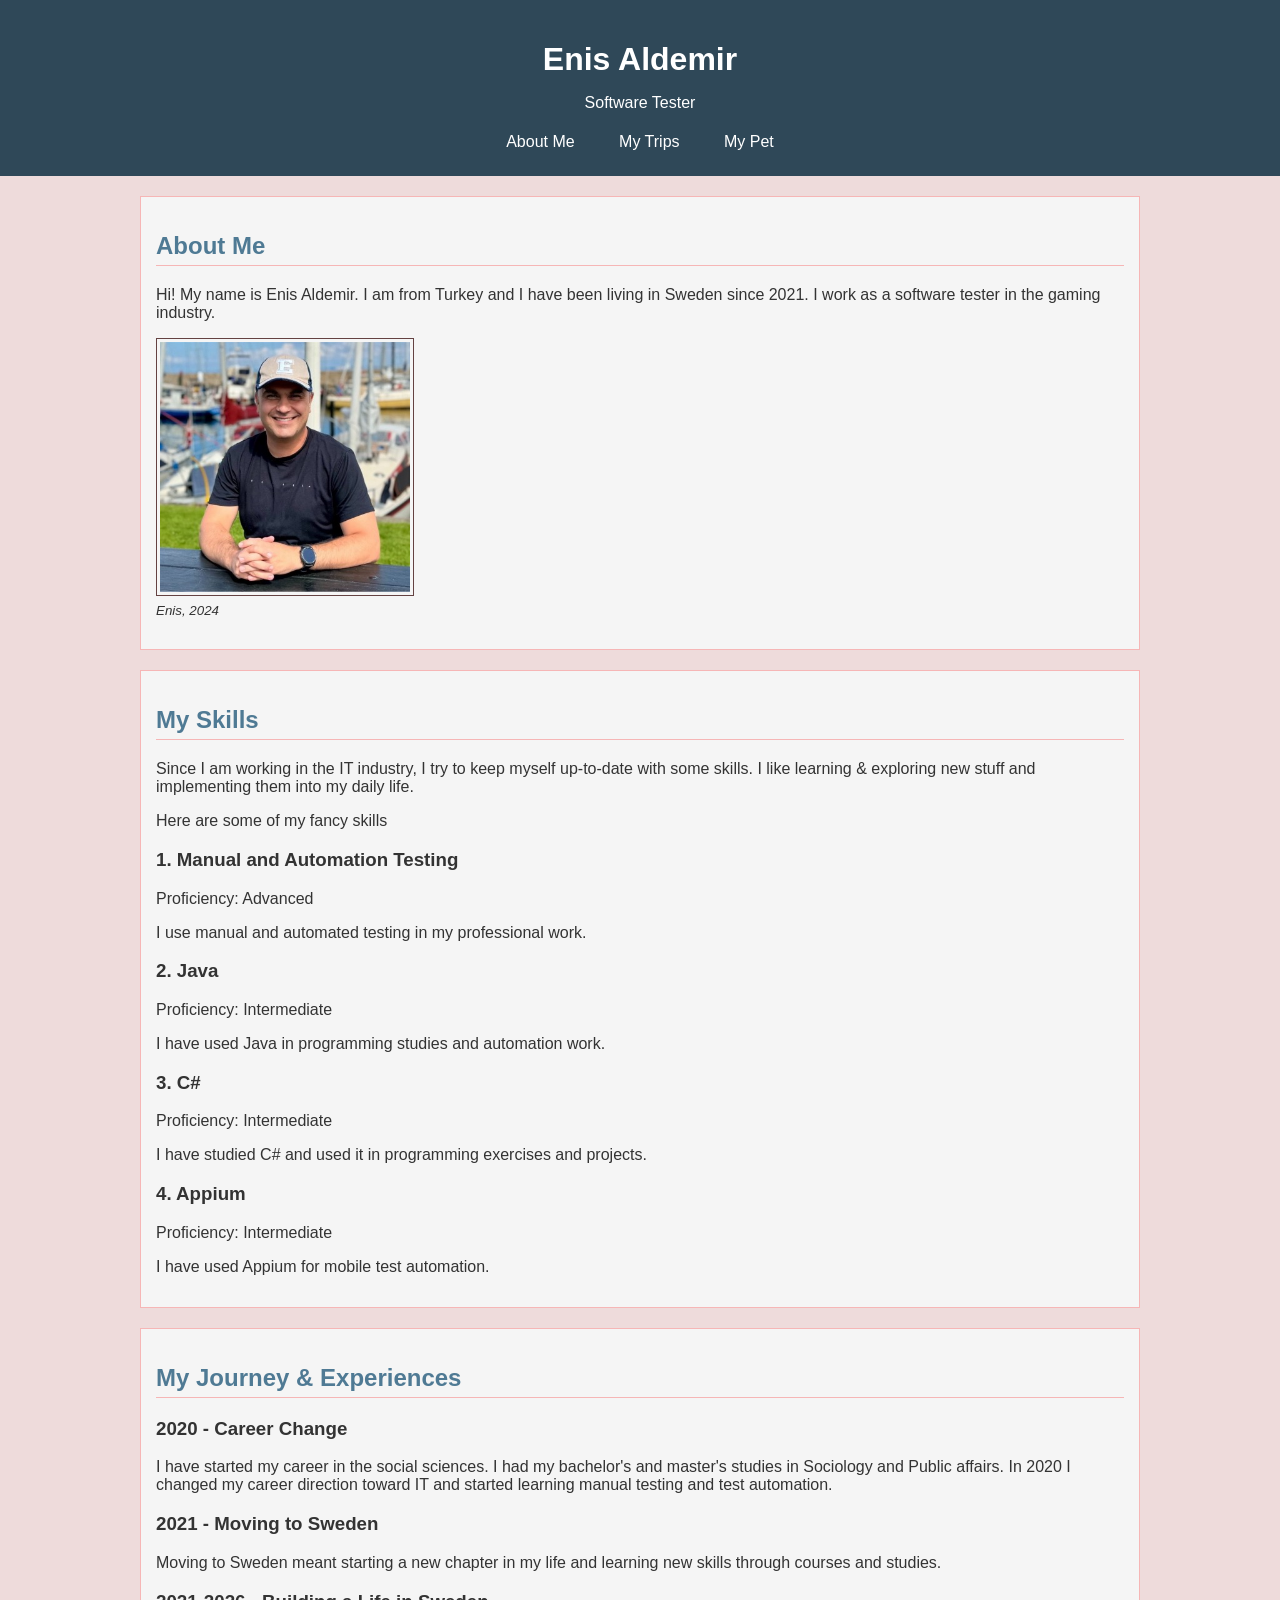
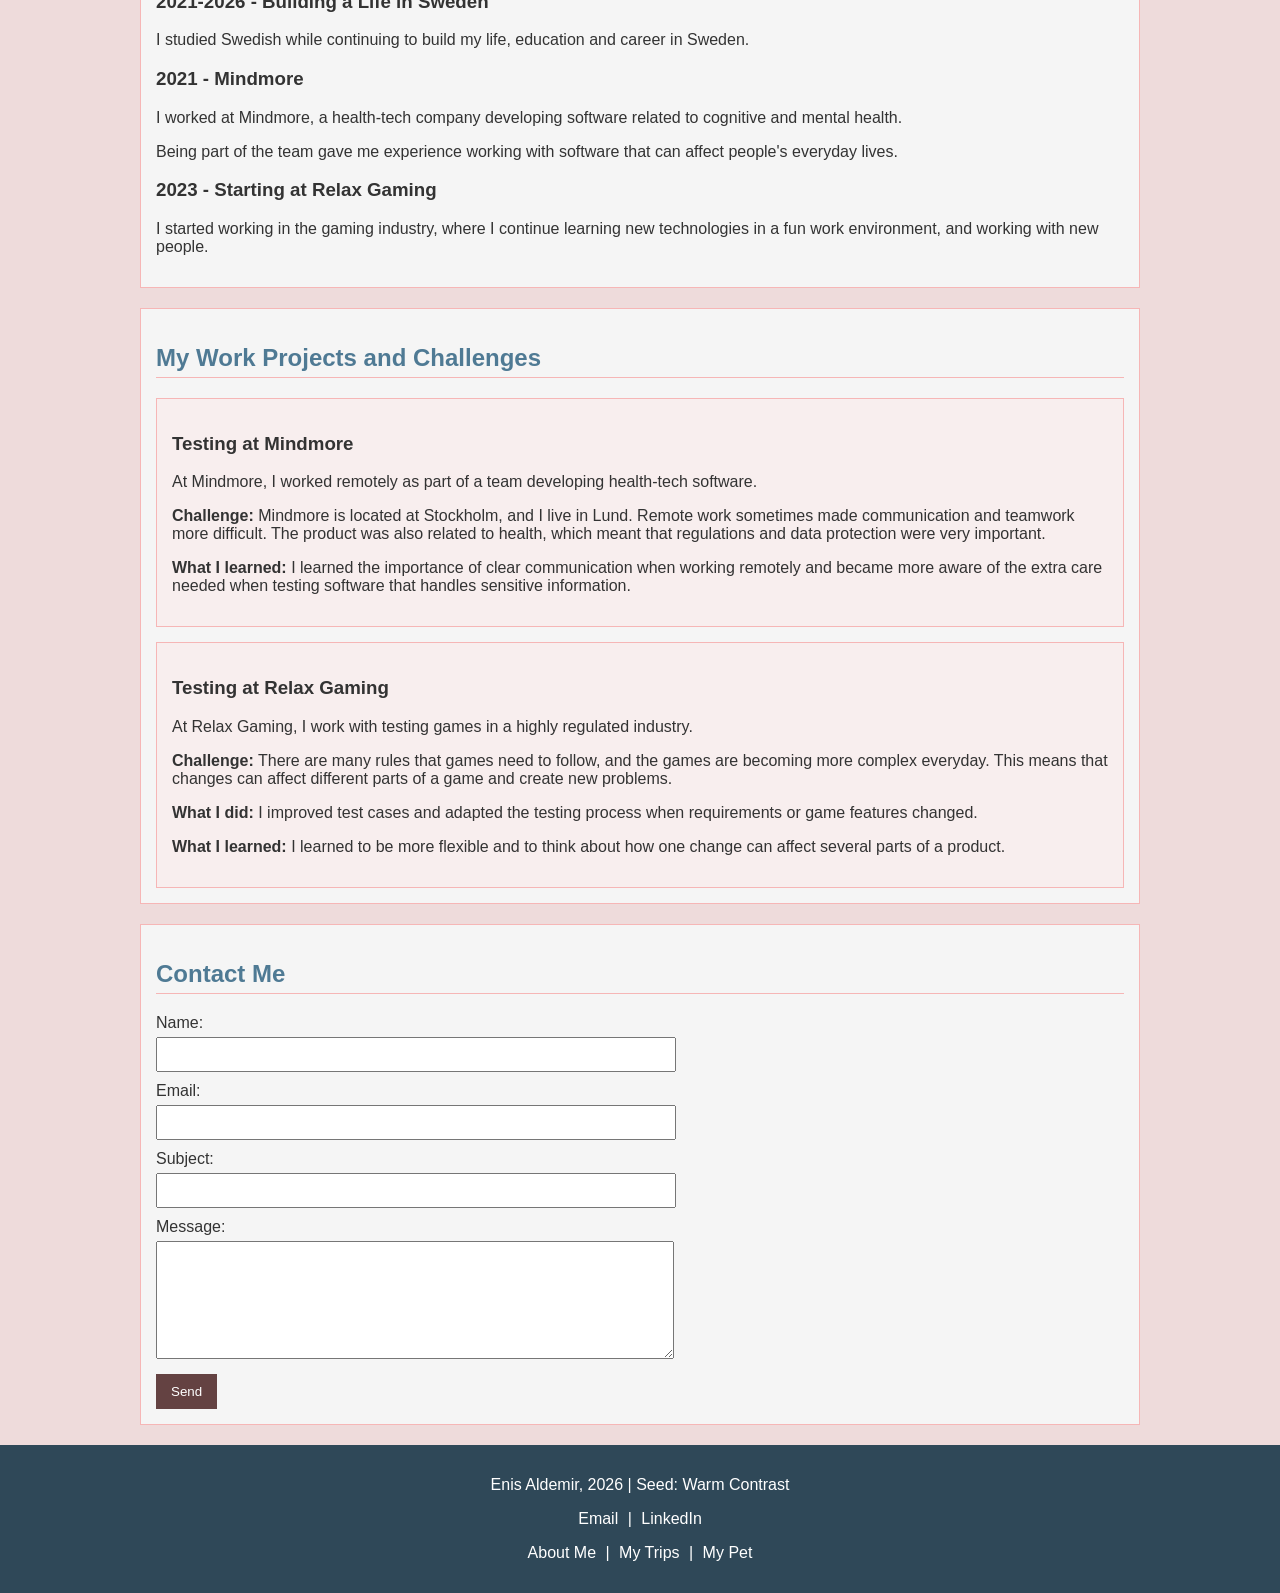
==== lab1-portfolio/index.html @ 1990aa0c "Upload Lab1 to github" ====
<!DOCTYPE html>
<html lang="en">

<head>
    <meta charset="UTF-8">
    <meta name="description" content="My personal portfolio - Enis Aldemir">
    <meta name="viewport" content="width=device-width, initial-scale=1.0">
    <title>Enis Aldemir's Portfolio</title>
    <link rel="stylesheet" href="style.css">
</head>

<body>

    <header>
        <h1>Enis Aldemir</h1>
        <p>Software Tester</p>

        <nav>
            <a href="index.html">About Me</a>
            <a href="trips.html">My Trips</a>
            <a href="pet.html">My Pet</a>
        </nav>
    </header>

    <main>
        <section>
            <h2>About Me</h2>
            <p> Hi! My name is Enis Aldemir. I am from Turkey and I have been
                living in Sweden since 2021. I work as a software tester
                in the gaming industry.
            </p>

            <figure>
                <img class="profile-image" src="./images/index/profile.jpeg" alt="Image of Enis">
                <figcaption>Enis, 2024</figcaption>
            </figure>
        </section>

        <section>
            <h2>My Skills</h2>

            <p>
                Since I am working in the IT industry, I try to keep myself up-to-date with some skills.
                I like learning & exploring new stuff and implementing them into my daily life.
            </p>
            <p>
                Here are some of my fancy skills
            </p>

            <h3>1. Manual and Automation Testing</h3>
            <p>Proficiency: Advanced</p>
            <p>
                I use manual and automated testing in my professional work.
            </p>

            <h3>2. Java</h3>
            <p>Proficiency: Intermediate</p>
            <p>
                I have used Java in programming studies and automation work.
            </p>

            <h3>3. C#</h3>
            <p>Proficiency: Intermediate</p>
            <p>
                I have studied C# and used it in programming exercises and projects.
            </p>

            <h3>4. Appium</h3>
            <p>Proficiency: Intermediate</p>
            <p>
                I have used Appium for mobile test automation.
            </p>

        </section>

        <section>
            <h2>My Journey & Experiences</h2>


            <h3>2020 - Career Change</h3>
            <p>
                I have started my career in the social sciences. I had my bachelor's
                and master's studies in Sociology and Public affairs.
                In 2020 I changed my career direction toward IT and started learning
                manual testing and test automation.
            </p>

            <h3>2021 - Moving to Sweden</h3>
            <p>
                Moving to Sweden meant starting a new chapter in my life and learning
                new skills through courses and studies.
            </p>

            <h3>2021-2026 - Building a Life in Sweden</h3>
            <p>
                I studied Swedish while continuing to build my life,
                education and career in Sweden.
            </p>

            <h3>2021 - Mindmore </h3>
            <p>
                I worked at Mindmore, a health-tech company developing
                software related to cognitive and mental health.
            </p>

            <p>
                Being part of the team gave me experience working with
                software that can affect people's everyday lives.
            </p>

            <h3>2023 - Starting at Relax Gaming</h3>
            <p>
                I started working in the gaming industry, where I continue
                learning new technologies in a fun work environment,
                and working with new people.
            </p>

        </section>

        <section>
            <h2>My Work Projects and Challenges</h2>

            <article>
                <h3>Testing at Mindmore</h3>

                <p>
                    At Mindmore, I worked remotely as part of a team developing
                    health-tech software.
                </p>

                <p>
                    <strong>Challenge:</strong>
                    Mindmore is located at Stockholm, and I live in Lund. Remote work sometimes made communication and
                    teamwork more difficult. The product was also related to health, which meant
                    that regulations and data protection were very important.
                </p>

                <p>
                    <strong>What I learned:</strong>
                    I learned the importance of clear communication when working
                    remotely and became more aware of the extra care needed when
                    testing software that handles sensitive information.
                </p>
            </article>

            <article>
                <h3>Testing at Relax Gaming</h3>

                <p>
                    At Relax Gaming, I work with testing games in a highly
                    regulated industry.
                </p>

                <p>
                    <strong>Challenge:</strong>
                    There are many rules that games need to follow, and
                    the games are becoming more complex everyday. This means that changes can
                    affect different parts of a game and create new problems.
                </p>

                <p>
                    <strong>What I did:</strong>
                    I improved test cases and adapted the testing process when
                    requirements or game features changed.
                </p>

                <p>
                    <strong>What I learned:</strong>
                    I learned to be more flexible and to think about how one
                    change can affect several parts of a product.
                </p>
            </article>
        </section>

        <section>
            <h2>Contact Me</h2>

            <form>
                <label for="name">Name:</label>
                <input type="text" id="name" name="name" required />

                <label for="email">Email:</label>
                <input type="email" id="email" name="email" required />

                <label for="subject">Subject:</label>
                <input type="text" id="subject" name="subject" required />

                <label for="message">Message:</label>
                <textarea id="message" name="message" required></textarea>

                <input type="submit" value="Send" />
            </form>
        </section>

    </main>

    <footer>

        <p>Enis Aldemir, 2026 | Seed: Warm Contrast</p>

        <p>
            <a href="mailto:enisaldemir0@gmail.com">Email</a> |
            <a href="https://www.linkedin.com/in/enisaldemir/" target="_blank">LinkedIn</a>
        </p>

        <p>
            <a href="index.html">About Me</a> |
            <a href="trips.html">My Trips</a> |
            <a href="pet.html">My Pet</a>
        </p>


    </footer>

</body>

</html>
---- lab1-portfolio/style.css ----
/* General page CSS styling */
body {
    font-family: Arial, sans-serif;
    background-color: #eedbdb;
    color: #333333;
    margin: 0;
}

header {
    background-color: #2f4858;
    color: white;
    text-align: center;
    padding: 20px;
}

header h1 {
    margin-bottom: 5px;
}

nav {
    margin-top: 15px;
}

article {
    background-color: #f8eeee;
    border: 1px solid #f6b6b6;
    padding: 15px;
    margin-top: 15px;
}

/* Navigation and links styling */
nav a {
    color: white;
    text-decoration: none;
    display: inline-block;
    margin: 5px 20px;
    transition: color 0.5s;
}

nav a:hover {
    color: #f6b6b6;
}

nav a:focus {
    outline: 2px solid #f6b6b6;
}

main {
    width: 80%;
    max-width: 1000px;
    margin: 20px auto;
}

/* Main content */
section {
    background-color: whitesmoke;
    border: 1px solid #f6b6b6;
    padding: 15px;
    margin-bottom: 20px;
}

h2 {
    color: #4f7a94;
    border-bottom: 1px solid #f6b6b6;
    padding-bottom: 5px;
}

img {
    border: 1.5px solid #644242;
    padding: 3px;
}

/* Images grouped & styled here rather than the HTML pages */
.profile-image {
    width: 250px;
    max-width: 100%;
    height: auto;
}

.trip-image {
    width: 400px;
    max-width: 100%;
    height: auto;
}

.pet-image {
    width: 350px;
    max-width: 100%;
    height: auto;
}

figure {
    margin-left: 0;
}

figcaption {
    font-style: italic;
    font-size: smaller;
    margin-top: 3px;
}

/* Forms styling */
form label {
    display: block;
    margin-top: 10px;
}

form input {
    display: block;
    width: 60%;
    max-width: 500px;
    padding: 8px;
    margin-top: 5px;
}

form textarea {
    display: block;
    width: 60%;
    max-width: 500px;
    height: 100px;
    padding: 8px;
    margin-top: 5px;
}

input[type="submit"] {
    width: auto;
    margin-top: 15px;
    background-color: #644242;
    color: white;
    border: none;
    padding: 10px 15px;
    transition: background-color 0.5s;
}

input[type="submit"]:hover {
    background-color: #2f4858;
}

input[type="submit"]:focus {
    outline: 2px solid #4f7a94;
    background-color: #2f4858;
}

form input:focus,
form textarea:focus {
    outline: 2px solid #4f7a94;
}

/* Footer section styling */
footer {
    background-color: #2f4858;
    color: white;
    text-align: center;
    padding: 15px;
}

footer a {
    color: white;
    text-decoration: none;
    margin: 0 5px;
}

footer a:hover {
    color: #f6b6b6;
}

footer a:focus {
    outline: 2px solid #f6b6b6;
}



/* Tablet layout */
@media (max-width: 900px) {

    main {
        width: 90%;
    }

    .trip-image {
        width: 350px;
    }

    .pet-image {
        width: 300px;
    }

    form input {
        width: 75%;
    }

    form textarea {
        width: 75%;
    }
}

/* Mobile layout */
@media (max-width: 600px) {

    header {
        padding: 15px;
    }

    header h1 {
        font-size: 28px;
    }

    h2 {
        font-size: 22px;
    }

    h3 {
        font-size: 18px;
    }

    nav a {
        display: block;
        margin: 10px 0;
    }

    main {
        width: 92%;
    }

    section {
        padding: 10px;
    }

    .profile-image {
        width: 200px;
    }

    .trip-image {
        width: 100%;
    }

    .pet-image {
        width: 100%;
    }

    form input {
        width: 90%;
    }

    form textarea {
        width: 90%;
    }
}
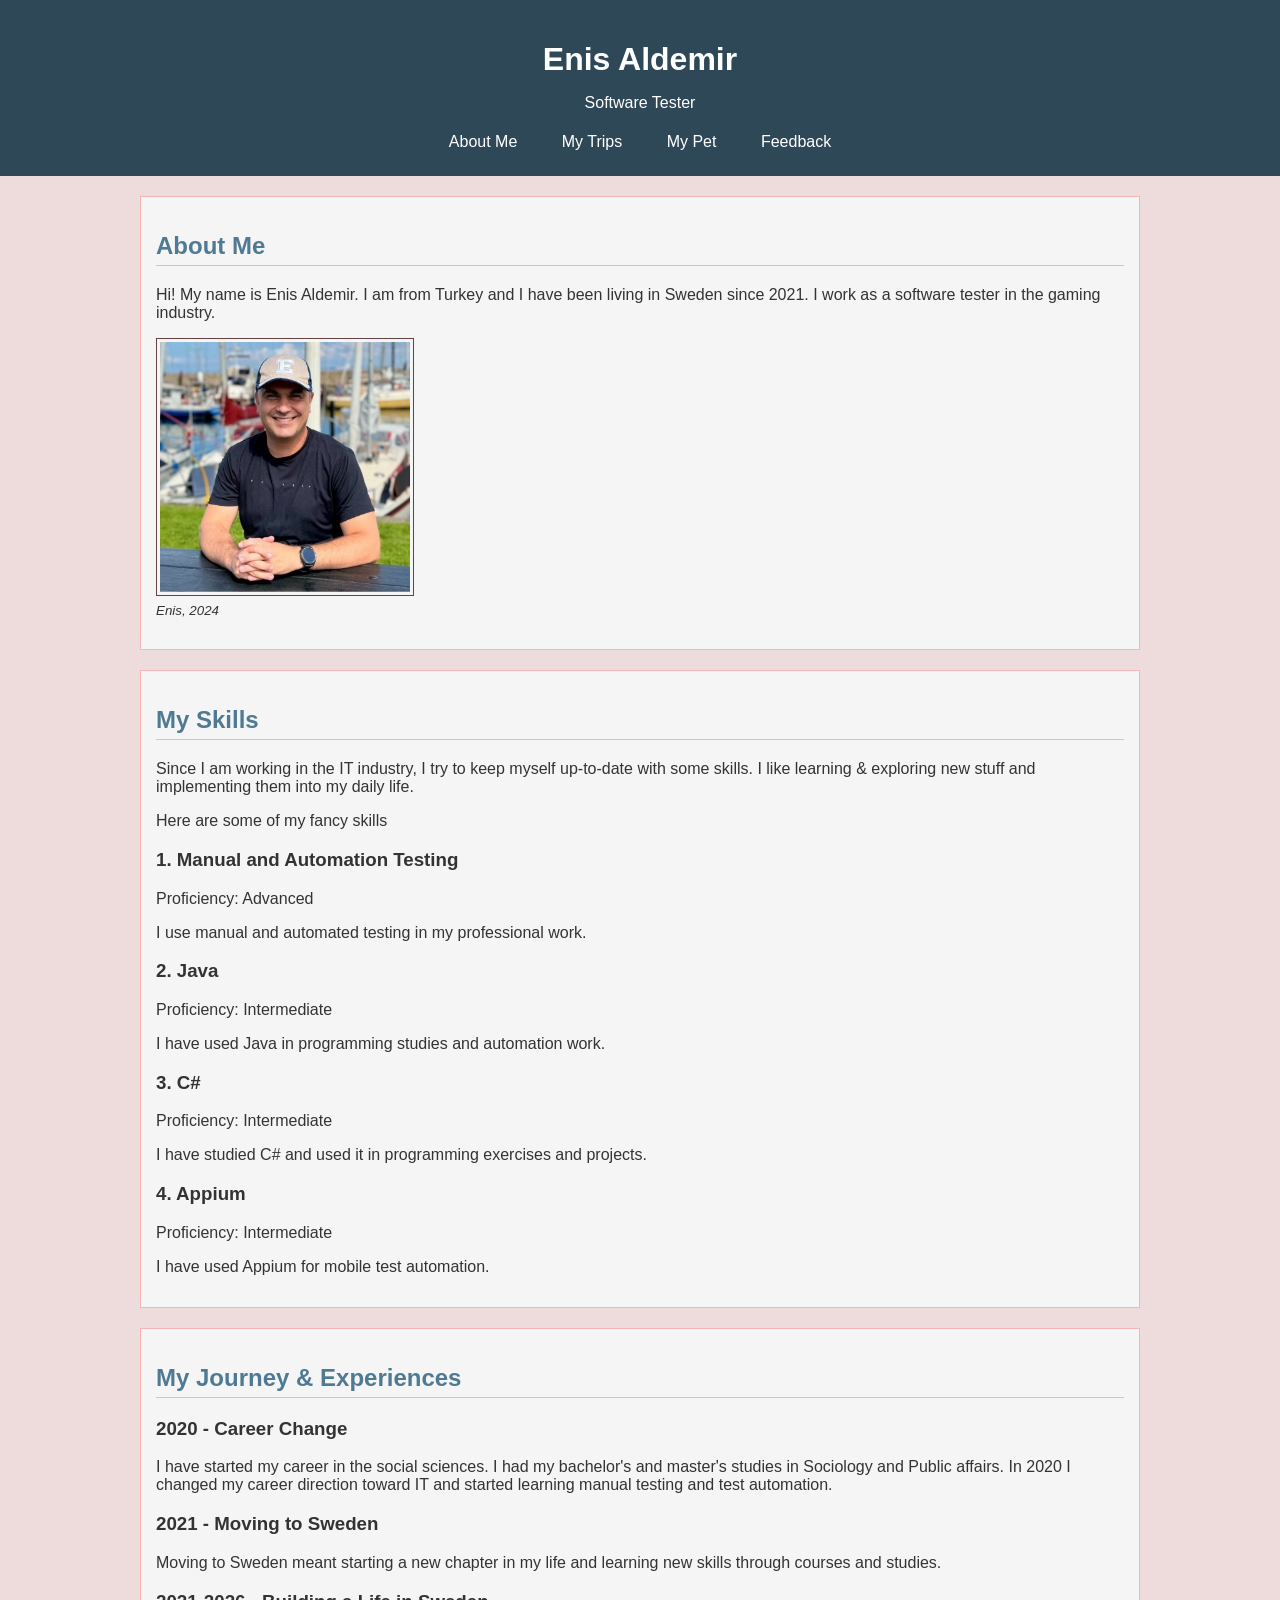
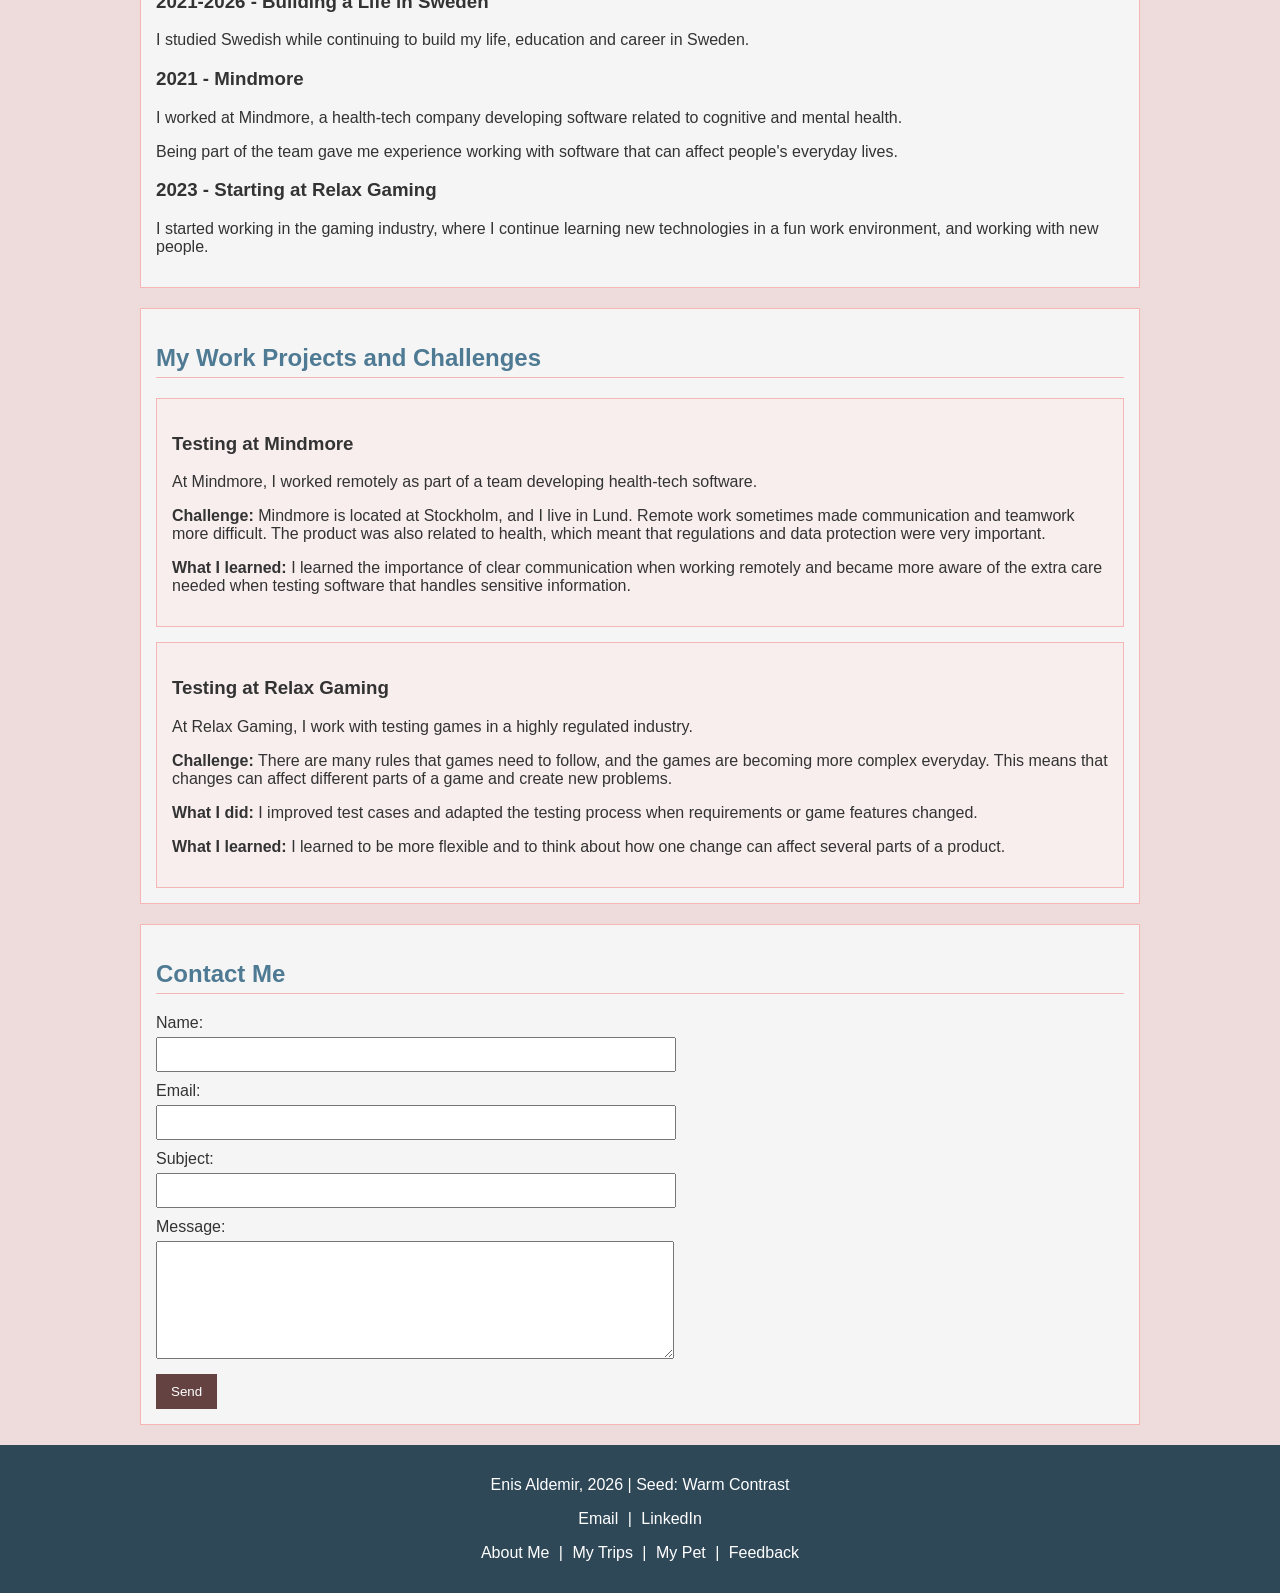
==== commit 5c1eeccd: "Integrate feedback page and fix form layout and reset" ====
--- a/lab1-portfolio/index.html
+++ b/lab1-portfolio/index.html
@@ -19,6 +19,7 @@
             <a href="index.html">About Me</a>
             <a href="trips.html">My Trips</a>
             <a href="pet.html">My Pet</a>
+            <a href="feedback.html">Feedback</a>
         </nav>
     </header>
 
@@ -206,7 +207,8 @@
         <p>
             <a href="index.html">About Me</a> |
             <a href="trips.html">My Trips</a> |
-            <a href="pet.html">My Pet</a>
+            <a href="pet.html">My Pet</a> |
+            <a href="feedback.html">Feedback</a>
         </p>
 
 
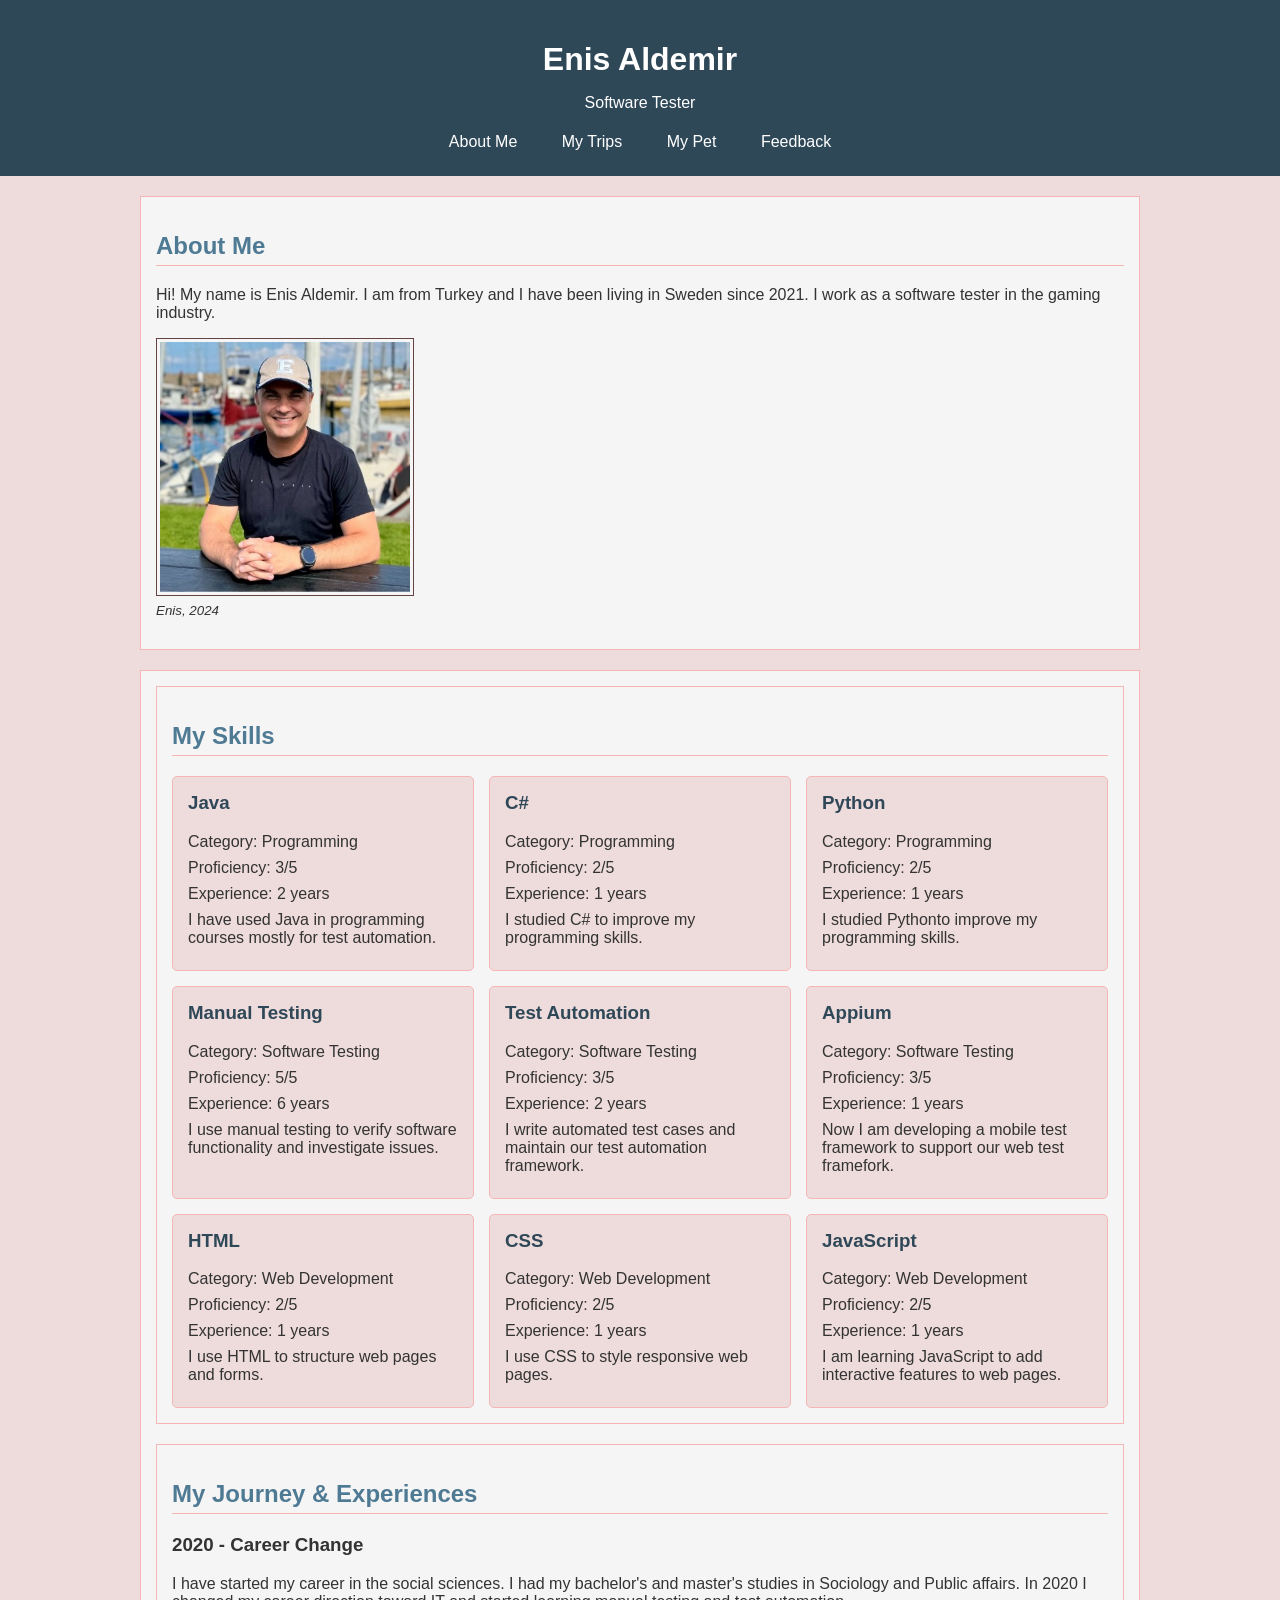
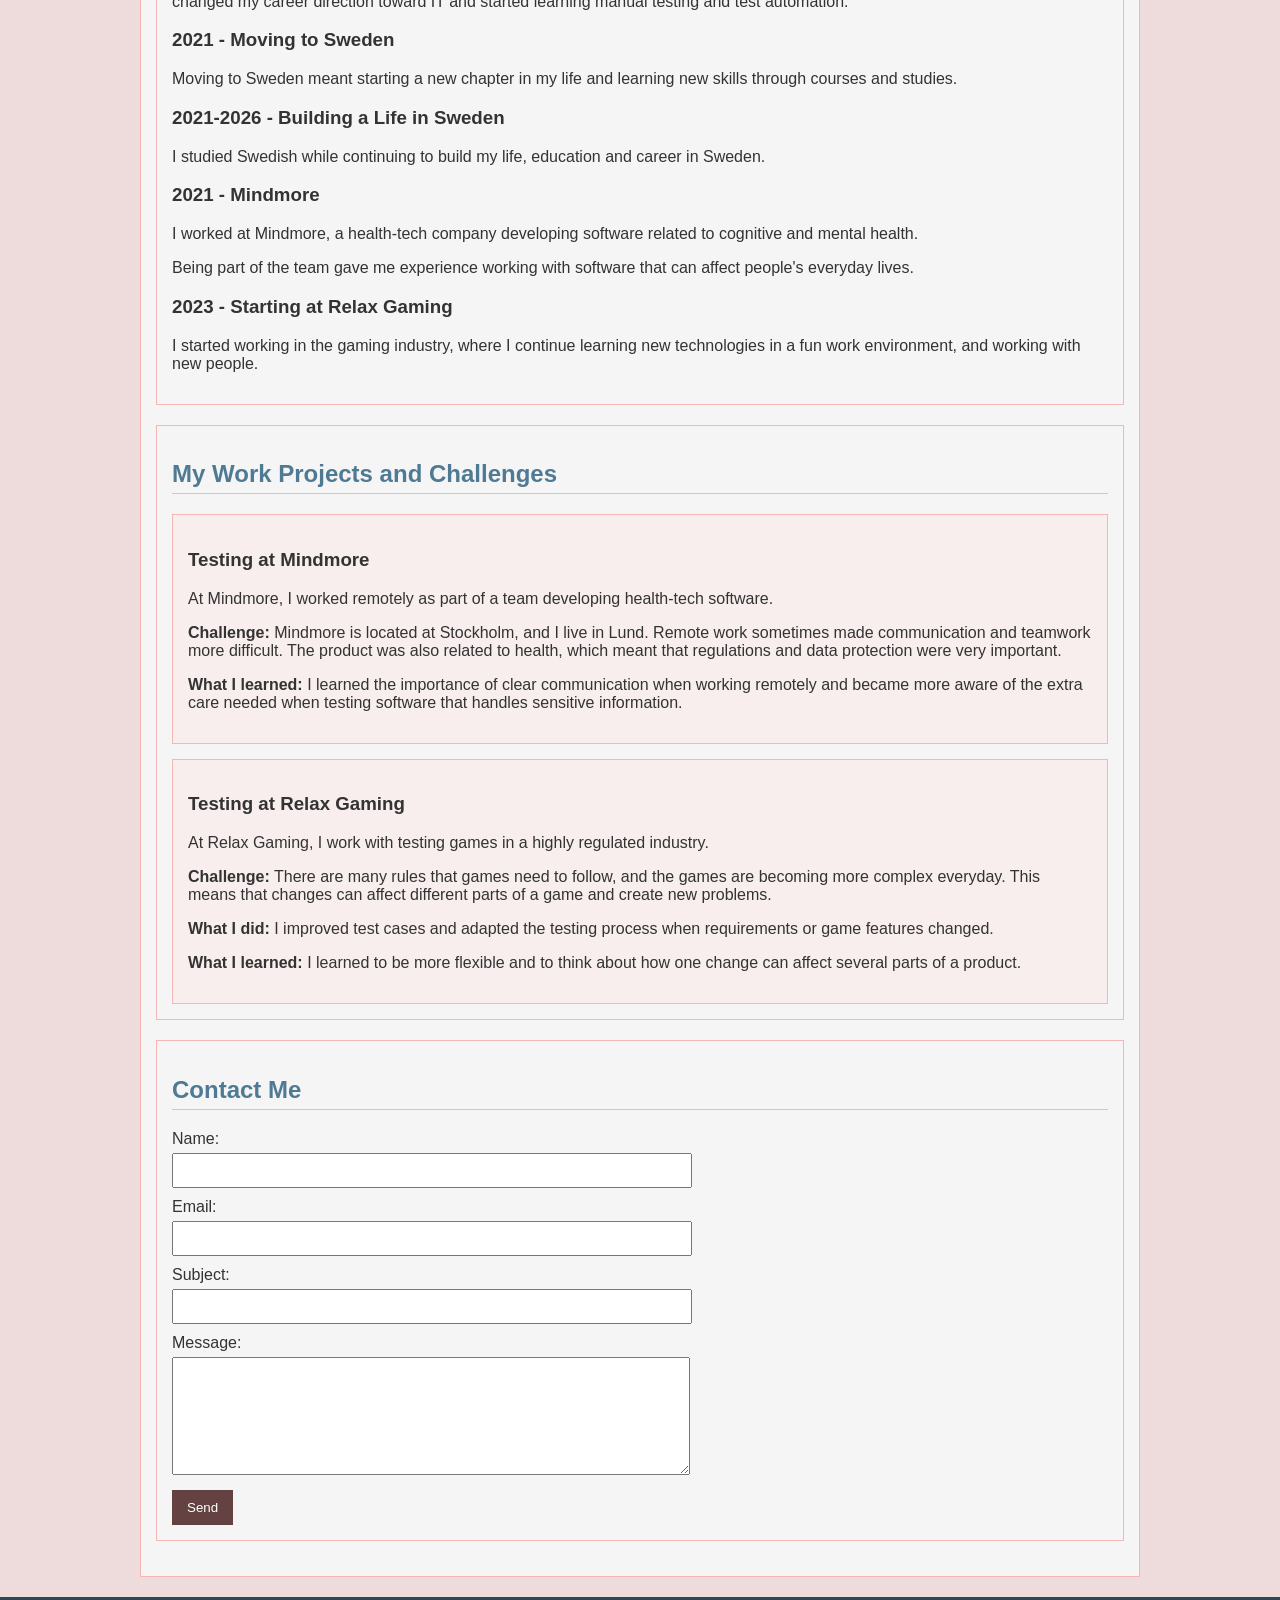
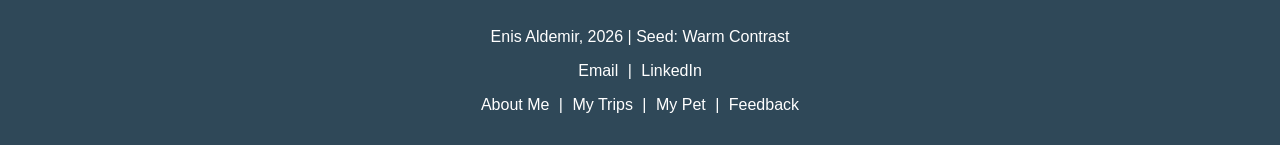
==== commit abe34243: "Render and display portfolio skill cards dynamically from skill.js" ====
--- a/lab1-portfolio/index.html
+++ b/lab1-portfolio/index.html
@@ -38,8 +38,15 @@
         </section>
 
         <section>
-            <h2>My Skills</h2>
-
+            <!-- <h2>My Skills</h2> -->
+
+            <section id="skillsSection">
+                <h2>My Skills</h2>
+                <div id="skillsContainer"></div>
+
+                <!-- Below hardcoded skills are replaced with dynamic skills that will be pulled from skill.js file -->
+                <!-- 
+</section>
             <p>
                 Since I am working in the IT industry, I try to keep myself up-to-date with some skills.
                 I like learning & exploring new stuff and implementing them into my daily life.
@@ -70,128 +77,129 @@
             <p>Proficiency: Intermediate</p>
             <p>
                 I have used Appium for mobile test automation.
-            </p>
-
-        </section>
-
-        <section>
-            <h2>My Journey & Experiences</h2>
-
-
-            <h3>2020 - Career Change</h3>
-            <p>
-                I have started my career in the social sciences. I had my bachelor's
-                and master's studies in Sociology and Public affairs.
-                In 2020 I changed my career direction toward IT and started learning
-                manual testing and test automation.
-            </p>
-
-            <h3>2021 - Moving to Sweden</h3>
-            <p>
-                Moving to Sweden meant starting a new chapter in my life and learning
-                new skills through courses and studies.
-            </p>
-
-            <h3>2021-2026 - Building a Life in Sweden</h3>
-            <p>
-                I studied Swedish while continuing to build my life,
-                education and career in Sweden.
-            </p>
-
-            <h3>2021 - Mindmore </h3>
-            <p>
-                I worked at Mindmore, a health-tech company developing
-                software related to cognitive and mental health.
-            </p>
-
-            <p>
-                Being part of the team gave me experience working with
-                software that can affect people's everyday lives.
-            </p>
-
-            <h3>2023 - Starting at Relax Gaming</h3>
-            <p>
-                I started working in the gaming industry, where I continue
-                learning new technologies in a fun work environment,
-                and working with new people.
-            </p>
-
-        </section>
-
-        <section>
-            <h2>My Work Projects and Challenges</h2>
-
-            <article>
-                <h3>Testing at Mindmore</h3>
-
-                <p>
-                    At Mindmore, I worked remotely as part of a team developing
-                    health-tech software.
-                </p>
-
-                <p>
-                    <strong>Challenge:</strong>
-                    Mindmore is located at Stockholm, and I live in Lund. Remote work sometimes made communication and
-                    teamwork more difficult. The product was also related to health, which meant
-                    that regulations and data protection were very important.
-                </p>
-
-                <p>
-                    <strong>What I learned:</strong>
-                    I learned the importance of clear communication when working
-                    remotely and became more aware of the extra care needed when
-                    testing software that handles sensitive information.
-                </p>
-            </article>
-
-            <article>
-                <h3>Testing at Relax Gaming</h3>
-
-                <p>
-                    At Relax Gaming, I work with testing games in a highly
-                    regulated industry.
-                </p>
-
-                <p>
-                    <strong>Challenge:</strong>
-                    There are many rules that games need to follow, and
-                    the games are becoming more complex everyday. This means that changes can
-                    affect different parts of a game and create new problems.
-                </p>
-
-                <p>
-                    <strong>What I did:</strong>
-                    I improved test cases and adapted the testing process when
-                    requirements or game features changed.
-                </p>
-
-                <p>
-                    <strong>What I learned:</strong>
-                    I learned to be more flexible and to think about how one
-                    change can affect several parts of a product.
-                </p>
-            </article>
-        </section>
-
-        <section>
-            <h2>Contact Me</h2>
-
-            <form>
-                <label for="name">Name:</label>
-                <input type="text" id="name" name="name" required />
-
-                <label for="email">Email:</label>
-                <input type="email" id="email" name="email" required />
-
-                <label for="subject">Subject:</label>
-                <input type="text" id="subject" name="subject" required />
-
-                <label for="message">Message:</label>
-                <textarea id="message" name="message" required></textarea>
-
-                <input type="submit" value="Send" />
-            </form>
-        </section>
+            </p> -->
+
+            </section>
+
+            <section>
+                <h2>My Journey & Experiences</h2>
+
+
+                <h3>2020 - Career Change</h3>
+                <p>
+                    I have started my career in the social sciences. I had my bachelor's
+                    and master's studies in Sociology and Public affairs.
+                    In 2020 I changed my career direction toward IT and started learning
+                    manual testing and test automation.
+                </p>
+
+                <h3>2021 - Moving to Sweden</h3>
+                <p>
+                    Moving to Sweden meant starting a new chapter in my life and learning
+                    new skills through courses and studies.
+                </p>
+
+                <h3>2021-2026 - Building a Life in Sweden</h3>
+                <p>
+                    I studied Swedish while continuing to build my life,
+                    education and career in Sweden.
+                </p>
+
+                <h3>2021 - Mindmore </h3>
+                <p>
+                    I worked at Mindmore, a health-tech company developing
+                    software related to cognitive and mental health.
+                </p>
+
+                <p>
+                    Being part of the team gave me experience working with
+                    software that can affect people's everyday lives.
+                </p>
+
+                <h3>2023 - Starting at Relax Gaming</h3>
+                <p>
+                    I started working in the gaming industry, where I continue
+                    learning new technologies in a fun work environment,
+                    and working with new people.
+                </p>
+
+            </section>
+
+            <section>
+                <h2>My Work Projects and Challenges</h2>
+
+                <article>
+                    <h3>Testing at Mindmore</h3>
+
+                    <p>
+                        At Mindmore, I worked remotely as part of a team developing
+                        health-tech software.
+                    </p>
+
+                    <p>
+                        <strong>Challenge:</strong>
+                        Mindmore is located at Stockholm, and I live in Lund. Remote work sometimes made
+                        communication and
+                        teamwork more difficult. The product was also related to health, which meant
+                        that regulations and data protection were very important.
+                    </p>
+
+                    <p>
+                        <strong>What I learned:</strong>
+                        I learned the importance of clear communication when working
+                        remotely and became more aware of the extra care needed when
+                        testing software that handles sensitive information.
+                    </p>
+                </article>
+
+                <article>
+                    <h3>Testing at Relax Gaming</h3>
+
+                    <p>
+                        At Relax Gaming, I work with testing games in a highly
+                        regulated industry.
+                    </p>
+
+                    <p>
+                        <strong>Challenge:</strong>
+                        There are many rules that games need to follow, and
+                        the games are becoming more complex everyday. This means that changes can
+                        affect different parts of a game and create new problems.
+                    </p>
+
+                    <p>
+                        <strong>What I did:</strong>
+                        I improved test cases and adapted the testing process when
+                        requirements or game features changed.
+                    </p>
+
+                    <p>
+                        <strong>What I learned:</strong>
+                        I learned to be more flexible and to think about how one
+                        change can affect several parts of a product.
+                    </p>
+                </article>
+            </section>
+
+            <section>
+                <h2>Contact Me</h2>
+
+                <form>
+                    <label for="name">Name:</label>
+                    <input type="text" id="name" name="name" required />
+
+                    <label for="email">Email:</label>
+                    <input type="email" id="email" name="email" required />
+
+                    <label for="subject">Subject:</label>
+                    <input type="text" id="subject" name="subject" required />
+
+                    <label for="message">Message:</label>
+                    <textarea id="message" name="message" required></textarea>
+
+                    <input type="submit" value="Send" />
+                </form>
+            </section>
 
     </main>
 
@@ -214,6 +222,8 @@
 
     </footer>
 
+    <script src="skills.js"></script>
+
 </body>
 
 </html>
--- a/lab1-portfolio/style.css
+++ b/lab1-portfolio/style.css
@@ -245,4 +245,28 @@
     form textarea {
         width: 90%;
     }
+}
+
+/* Dynamic skill card section styling */
+#skillsContainer {
+    display: grid;
+    grid-template-columns: repeat(auto-fit, minmax(min(100%, 250px), 1fr));
+    gap: 15px;
+    margin-top: 15px;
+}
+
+.skill-card {
+    background-color: #eedbdb;
+    border: 1px solid #f6b6b6;
+    border-radius: 5px;
+    padding: 15px;
+}
+
+.skill-card h3 {
+    color: #2f4858;
+    margin-top: 0;
+}
+
+.skill-card p {
+    margin: 8px 0;
 }
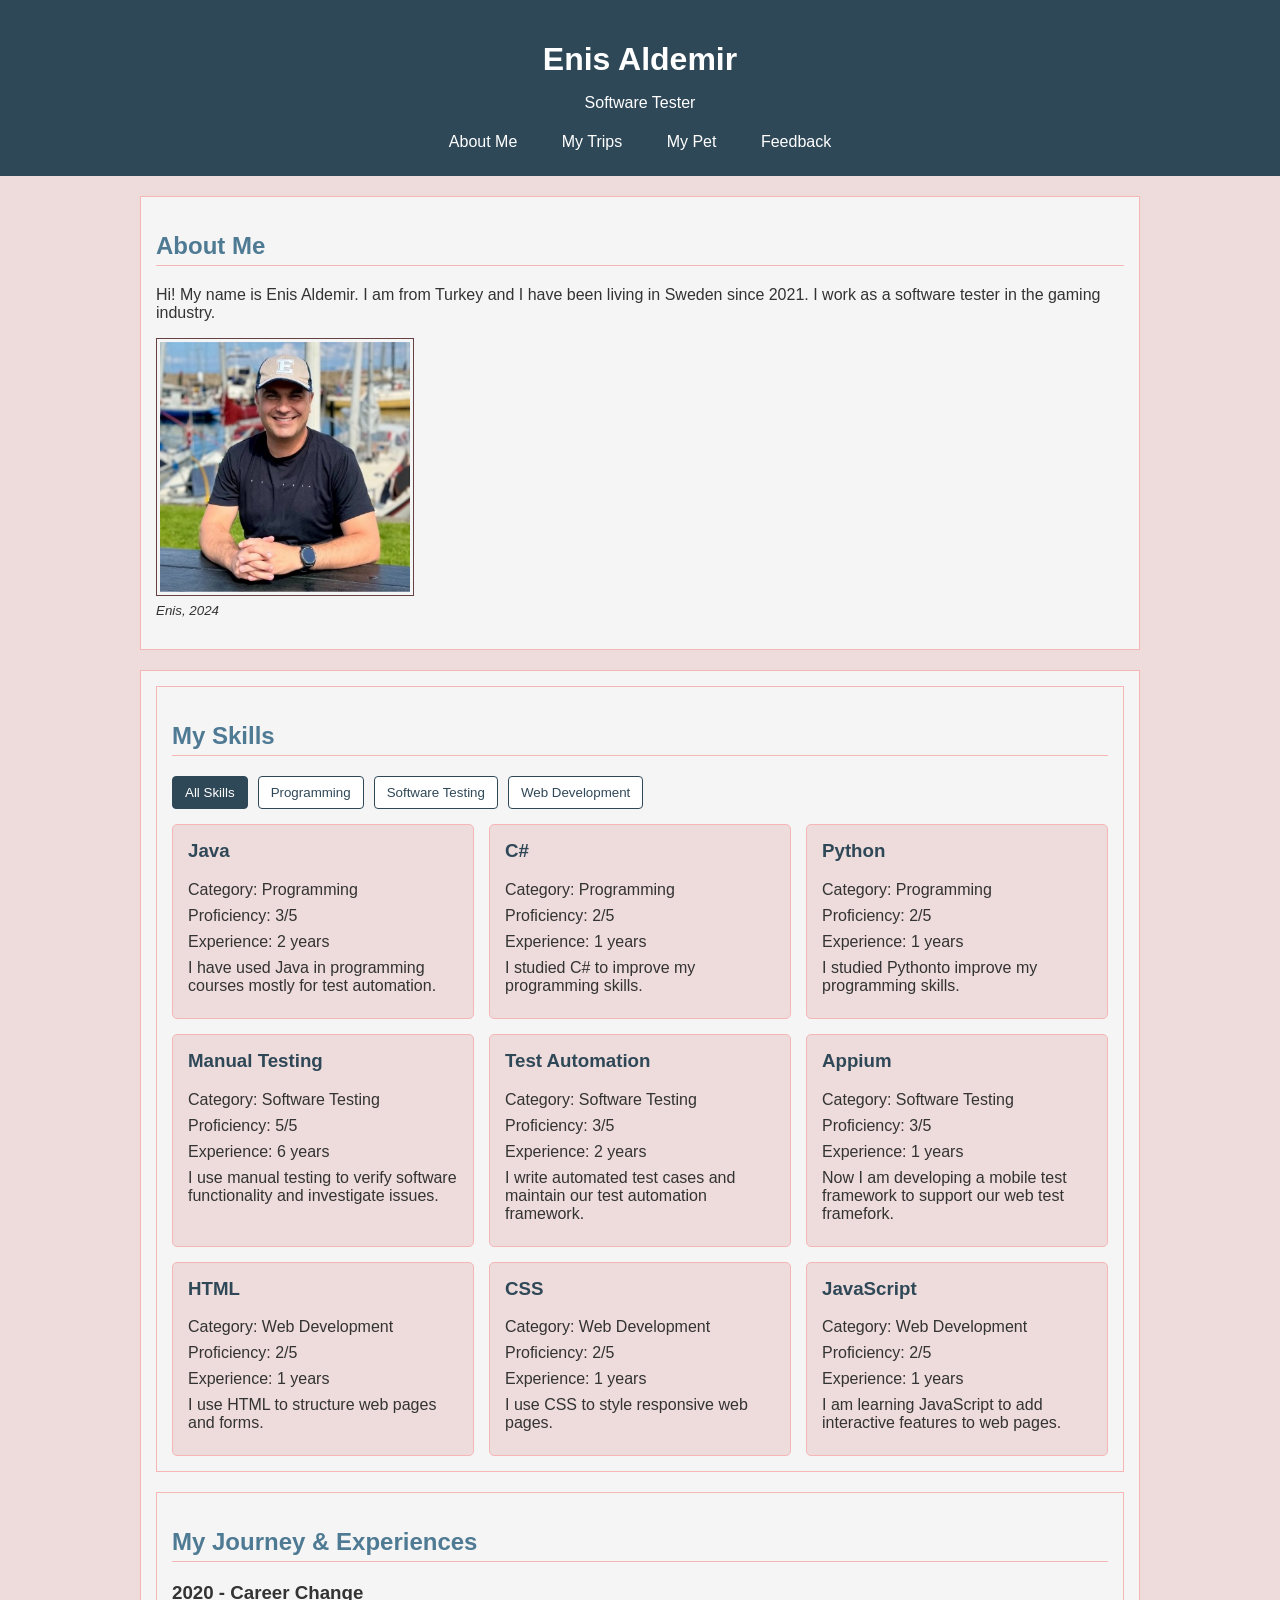
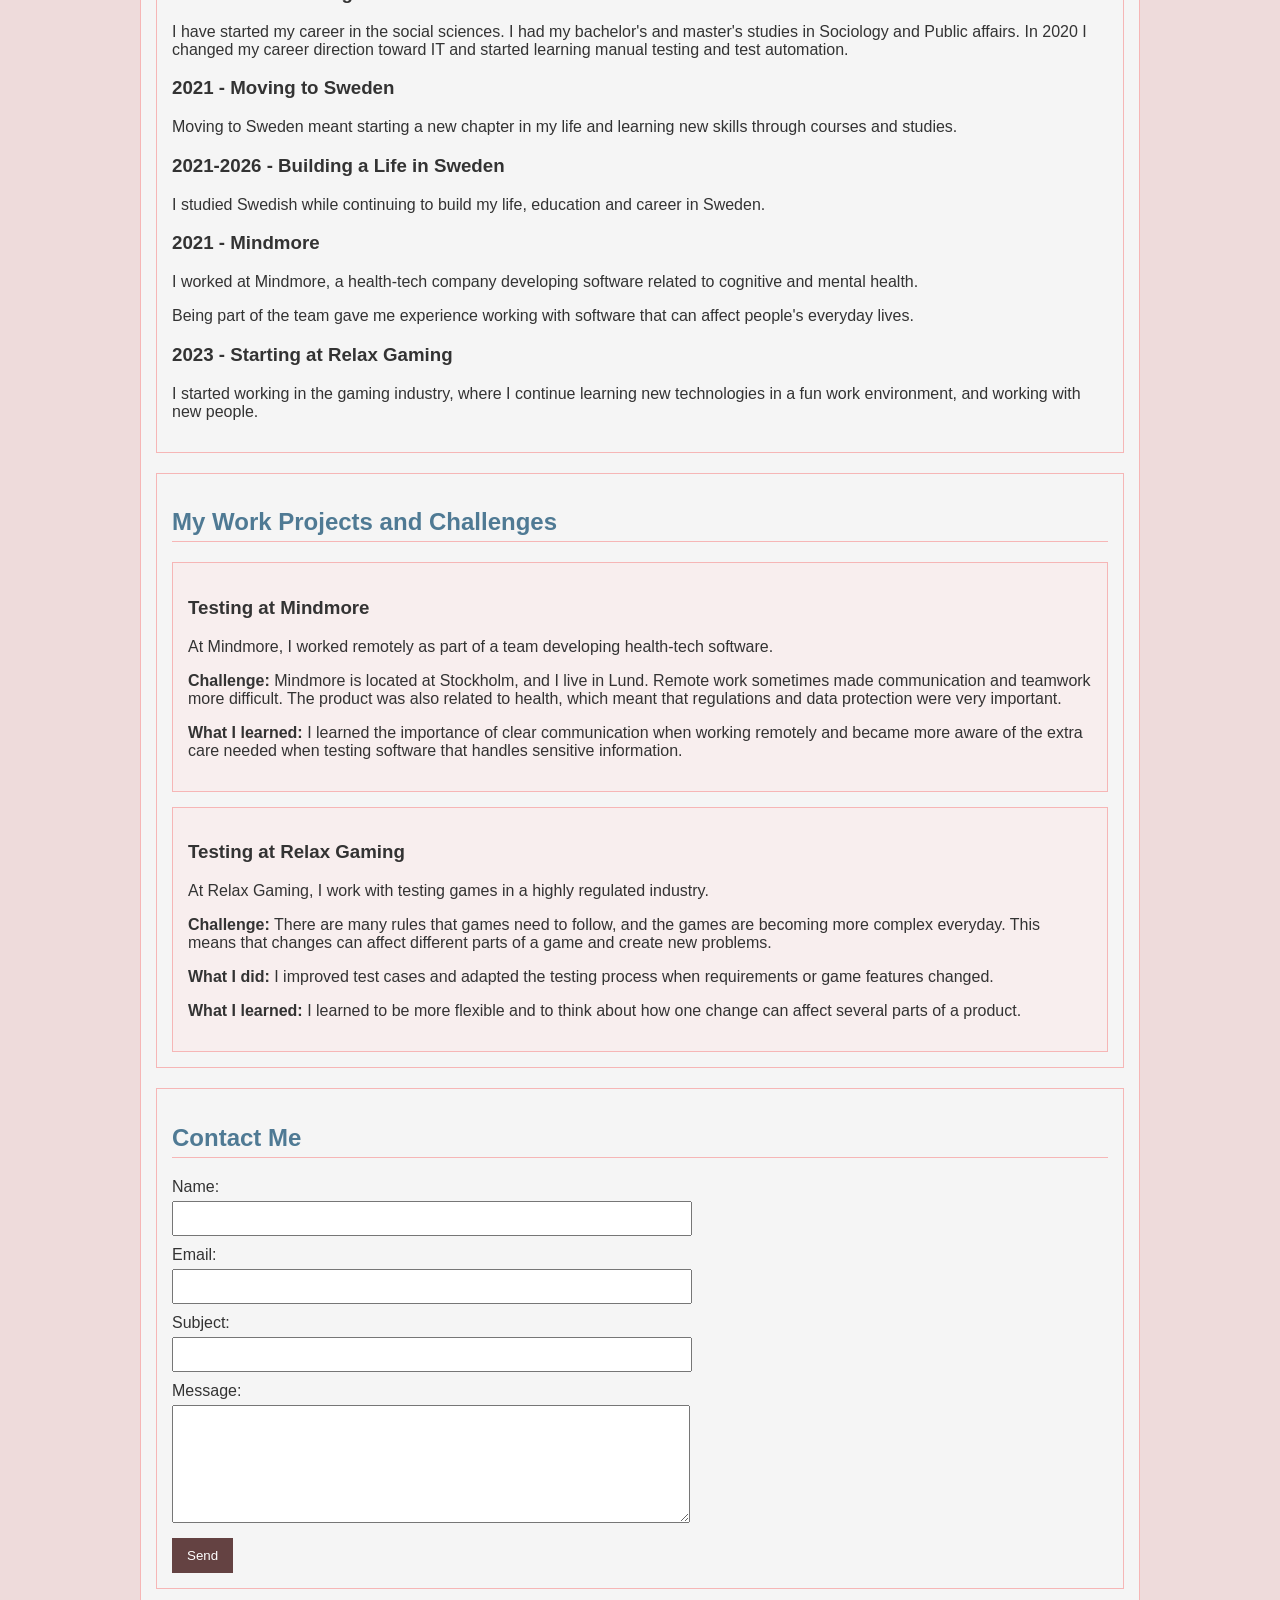
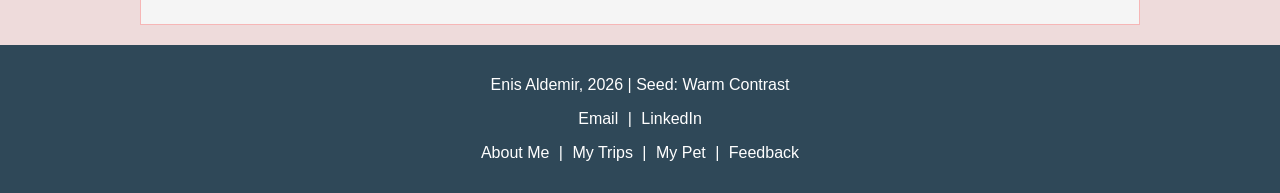
==== commit 245a8723: "Add category filtering to display skills dynamically" ====
--- a/lab1-portfolio/index.html
+++ b/lab1-portfolio/index.html
@@ -42,9 +42,25 @@
 
             <section id="skillsSection">
                 <h2>My Skills</h2>
+
+                <div id="skillFilters">
+                    <button type="button" data-category="All" aria-pressed="true">
+                        All Skills
+                    </button>
+                    <button type="button" data-category="Programming" aria-pressed="false">
+                        Programming
+                    </button>
+                    <button type="button" data-category="Software Testing" aria-pressed="false">
+                        Software Testing
+                    </button>
+                    <button type="button" data-category="Web Development" aria-pressed="false">
+                        Web Development
+                    </button>
+                </div>
+
                 <div id="skillsContainer"></div>
 
-                <!-- Below hardcoded skills are replaced with dynamic skills that will be pulled from skill.js file -->
+                <!-- Below hardcoded skills from Lab-1 are replaced with dynamic skills that will be pulled from skill.js file -->
                 <!-- 
 </section>
             <p>
--- a/lab1-portfolio/style.css
+++ b/lab1-portfolio/style.css
@@ -269,4 +269,31 @@
 
 .skill-card p {
     margin: 8px 0;
+}
+
+/* Filter buttons styling*/
+#skillFilters {
+    display: flex;
+    flex-wrap: wrap;
+    gap: 10px;
+    margin: 15px 0;
+}
+
+#skillFilters button {
+    padding: 8px 12px;
+    background-color: white;
+    color: #2f4858;
+    border: 1px solid #2f4858;
+    border-radius: 4px;
+    cursor: pointer;
+}
+
+#skillFilters button[aria-pressed="true"] {
+    background-color: #2f4858;
+    color: white;
+}
+
+#skillFilters button:focus-visible {
+    outline: 3px solid #4f7a94;
+    outline-offset: 2px;
 }
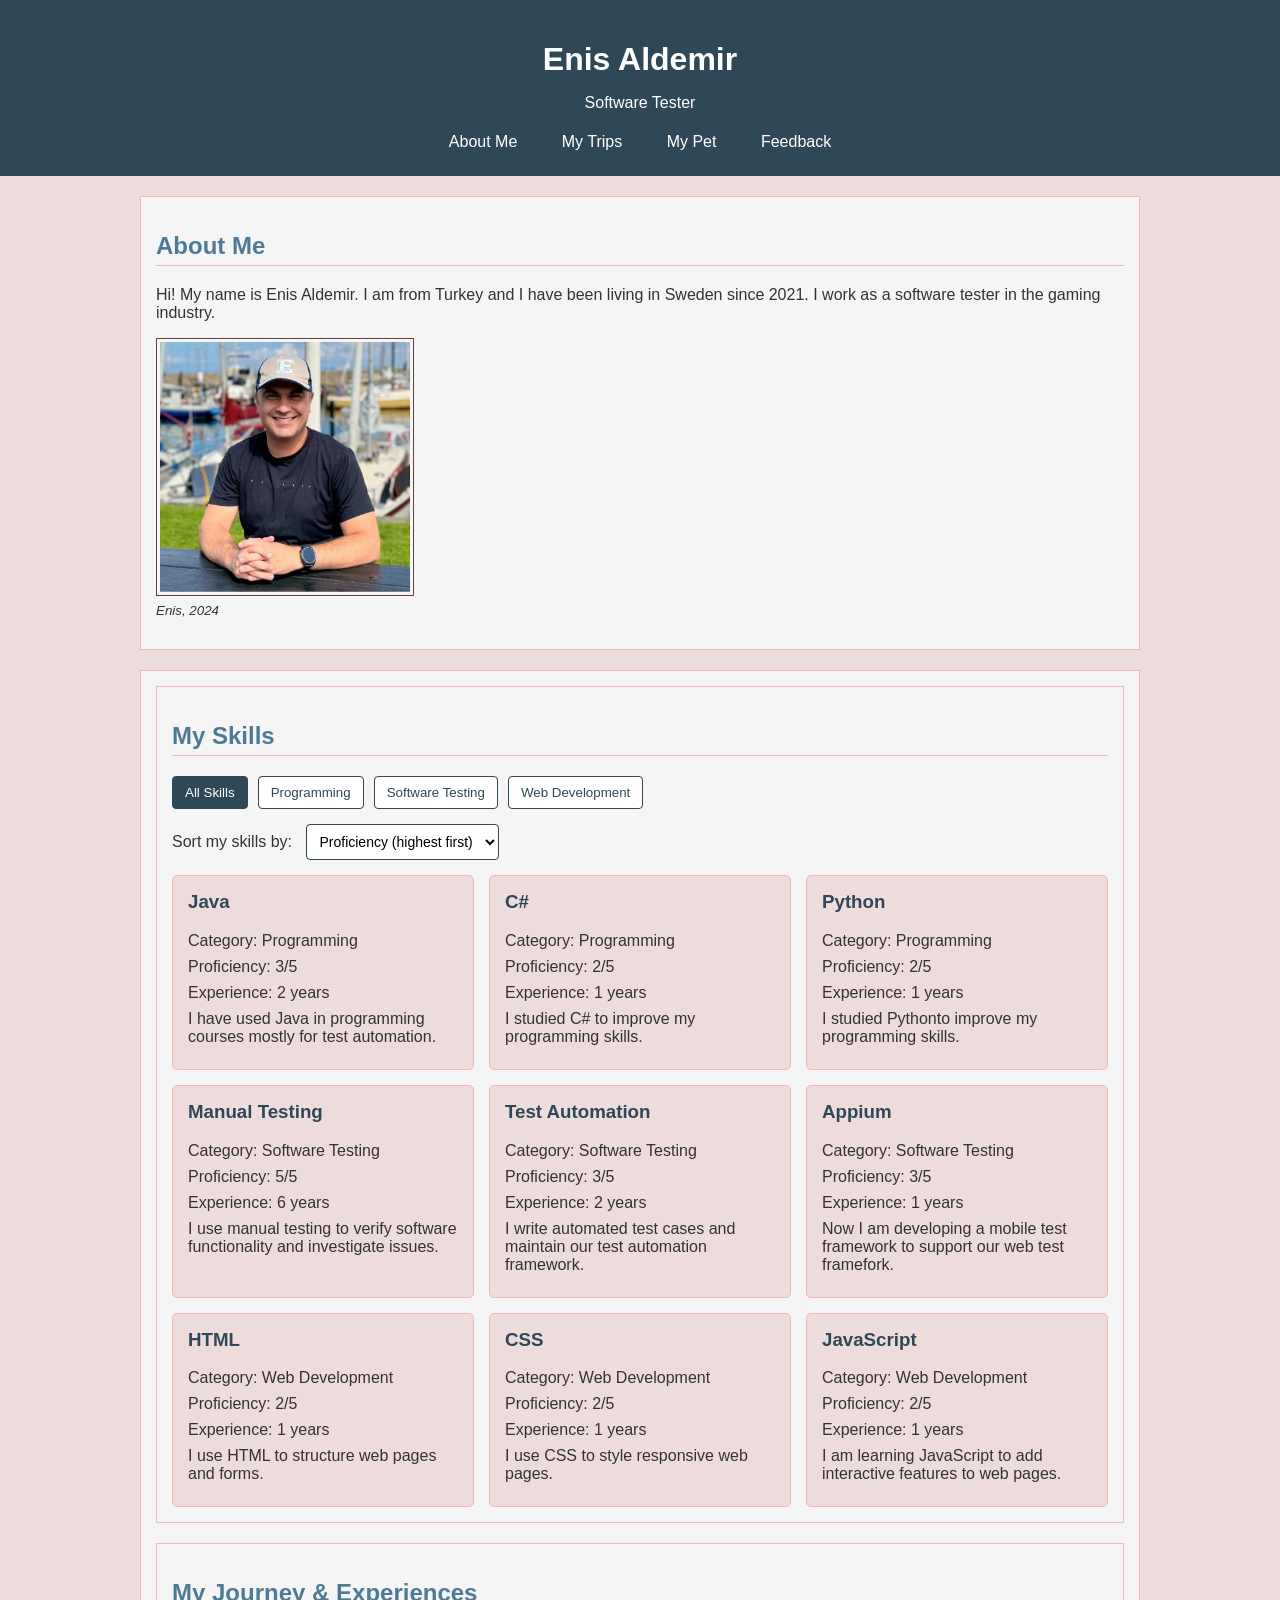
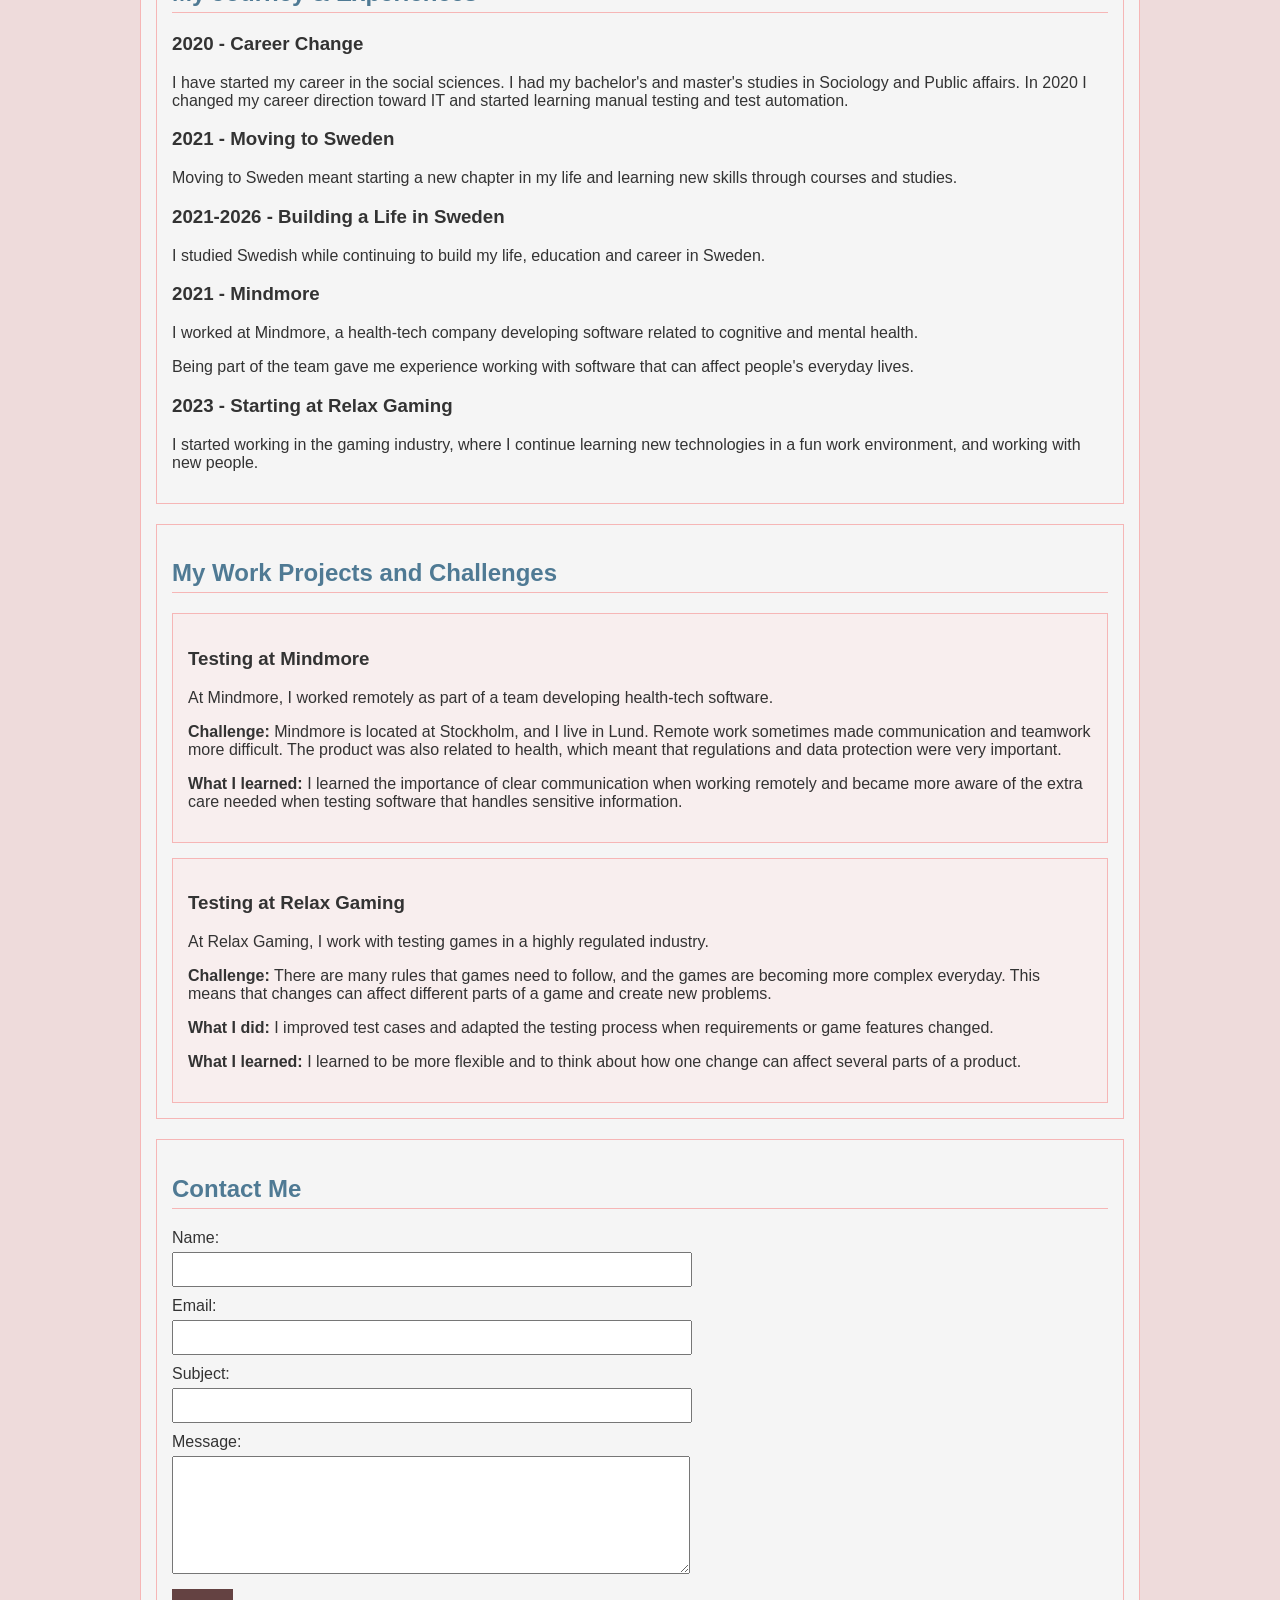
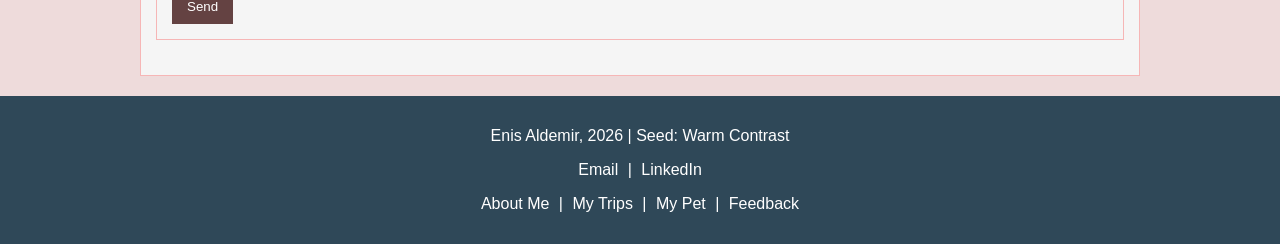
==== commit 004a9881: "Add skill sorting and make it work good with category filtering" ====
--- a/lab1-portfolio/index.html
+++ b/lab1-portfolio/index.html
@@ -58,6 +58,16 @@
                     </button>
                 </div>
 
+                <div id="skillSortControls">
+                    <label for="skillSort">Sort my skills by:</label>
+
+                    <select id="skillSort">
+                        <option value="proficiency">Proficiency (highest first)</option>
+                        <option value="experience">Experience (highest first)</option>
+                        <option value="name">Name (A–Z)</option>
+                    </select>
+                </div>
+
                 <div id="skillsContainer"></div>
 
                 <!-- Below hardcoded skills from Lab-1 are replaced with dynamic skills that will be pulled from skill.js file -->
--- a/lab1-portfolio/style.css
+++ b/lab1-portfolio/style.css
@@ -296,4 +296,25 @@
 #skillFilters button:focus-visible {
     outline: 3px solid #4f7a94;
     outline-offset: 2px;
+}
+
+#skillSortControls {
+    margin: 15px 0;
+}
+
+#skillSortControls label {
+    margin-right: 10px;
+}
+
+#skillSort {
+    padding: 8px;
+    border: 1px solid #2f4858;
+    border-radius: 4px;
+    background-color: white;
+    font-size: 14px;
+}
+
+#skillSort:focus-visible {
+    outline: 3px solid #4f7a94;
+    outline-offset: 2px;
 }
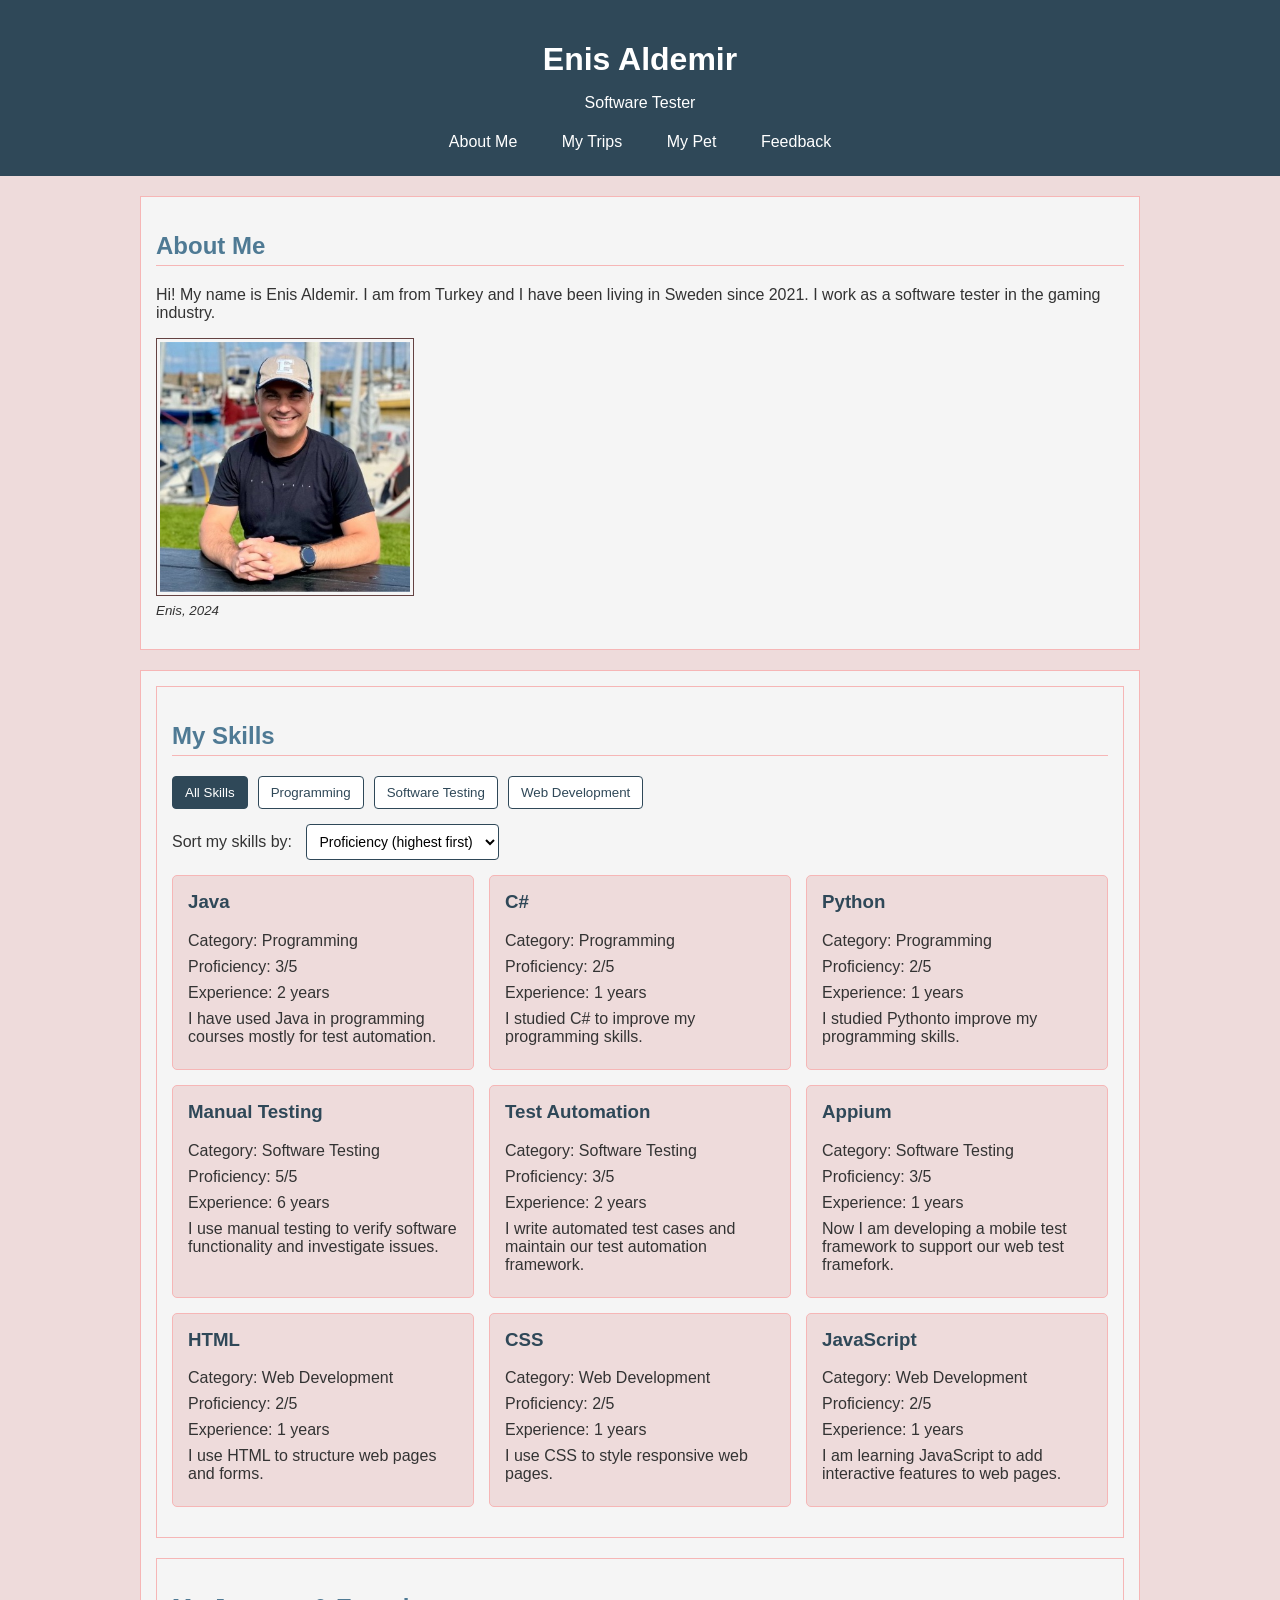
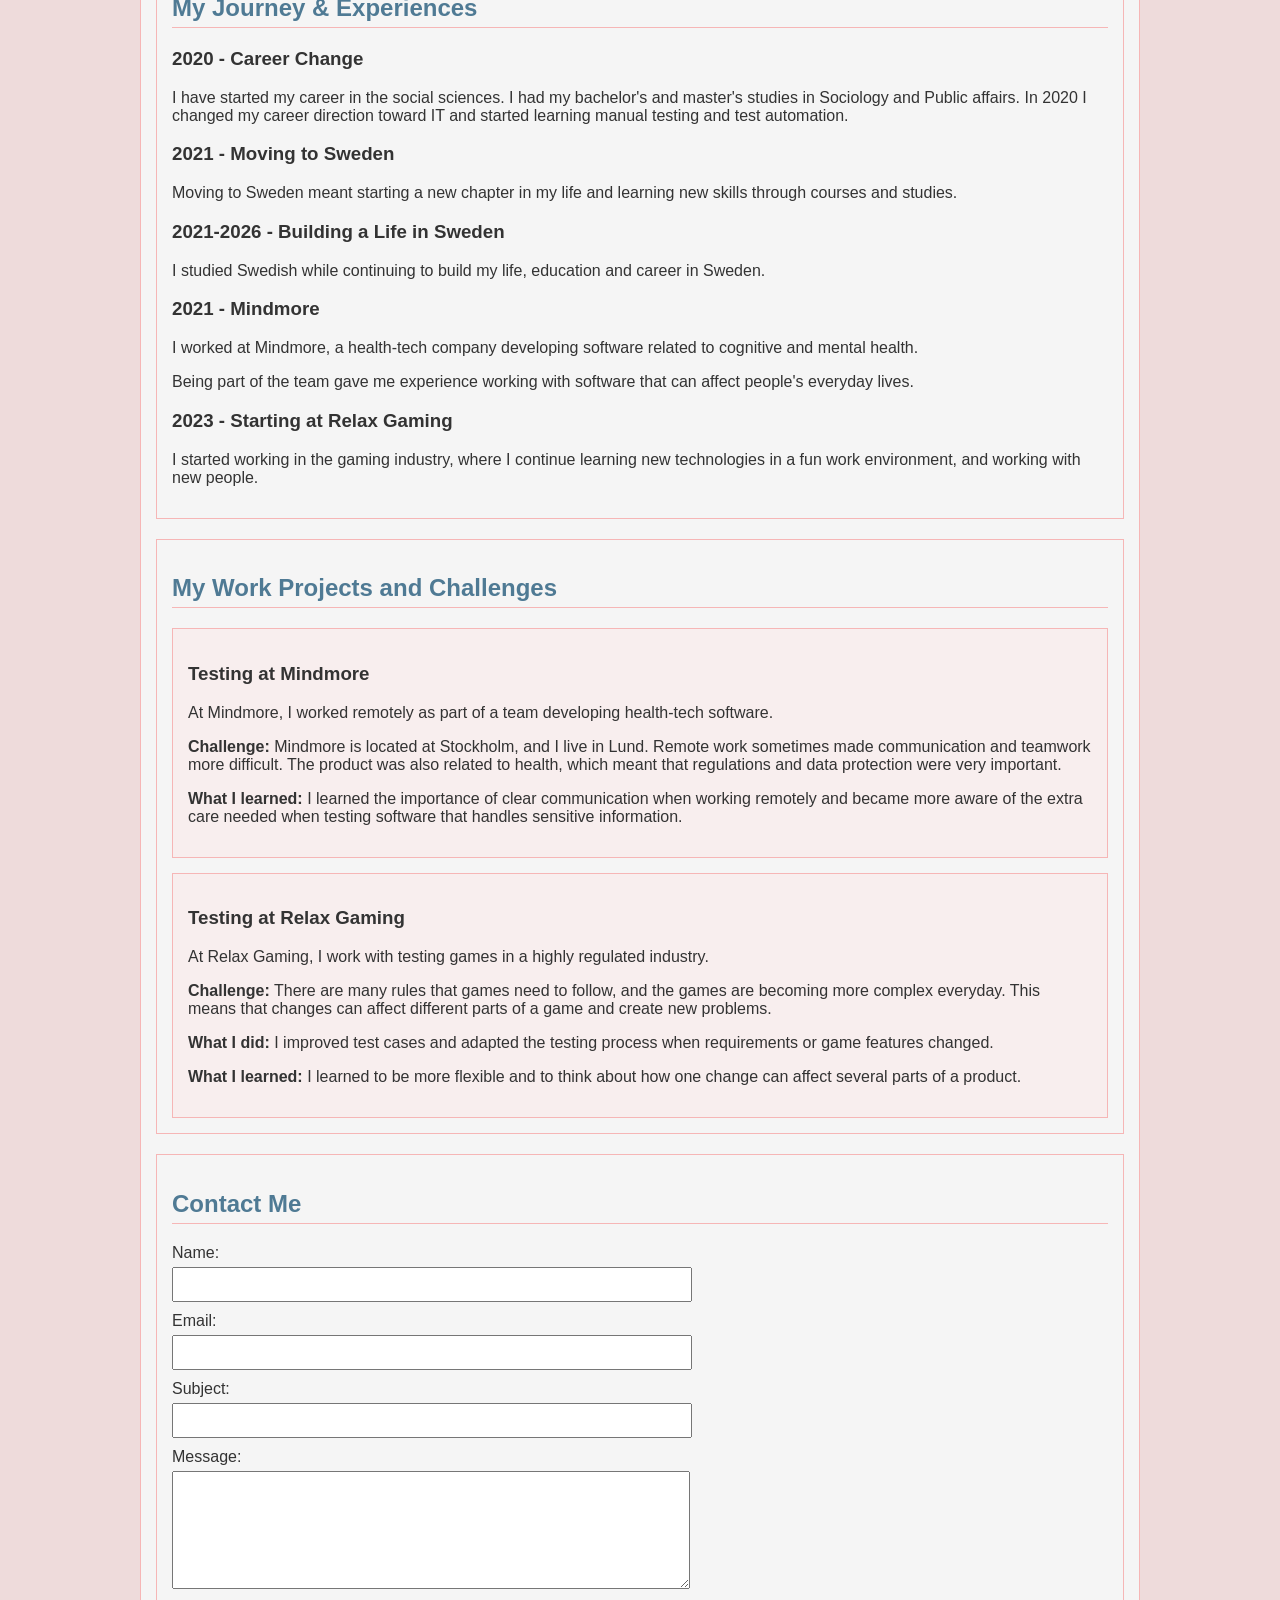
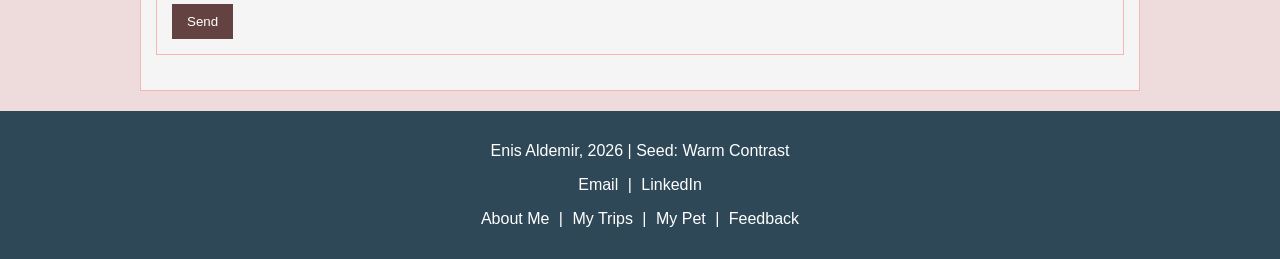
==== commit 96daf7ca: "Add dynamic skills result counter" ====
--- a/lab1-portfolio/index.html
+++ b/lab1-portfolio/index.html
@@ -68,6 +68,10 @@
                     </select>
                 </div>
 
+                <p id="skillsCount" role="status" aria-live="polite"></p>
+
+                <div id="skillsContainer"></div>
+
                 <div id="skillsContainer"></div>
 
                 <!-- Below hardcoded skills from Lab-1 are replaced with dynamic skills that will be pulled from skill.js file -->
--- a/lab1-portfolio/style.css
+++ b/lab1-portfolio/style.css
@@ -317,4 +317,10 @@
 #skillSort:focus-visible {
     outline: 3px solid #4f7a94;
     outline-offset: 2px;
+}
+
+#skillsCount {
+    color: #2f4858;
+    font-size: 14px;
+    margin: 15px 0;
 }
